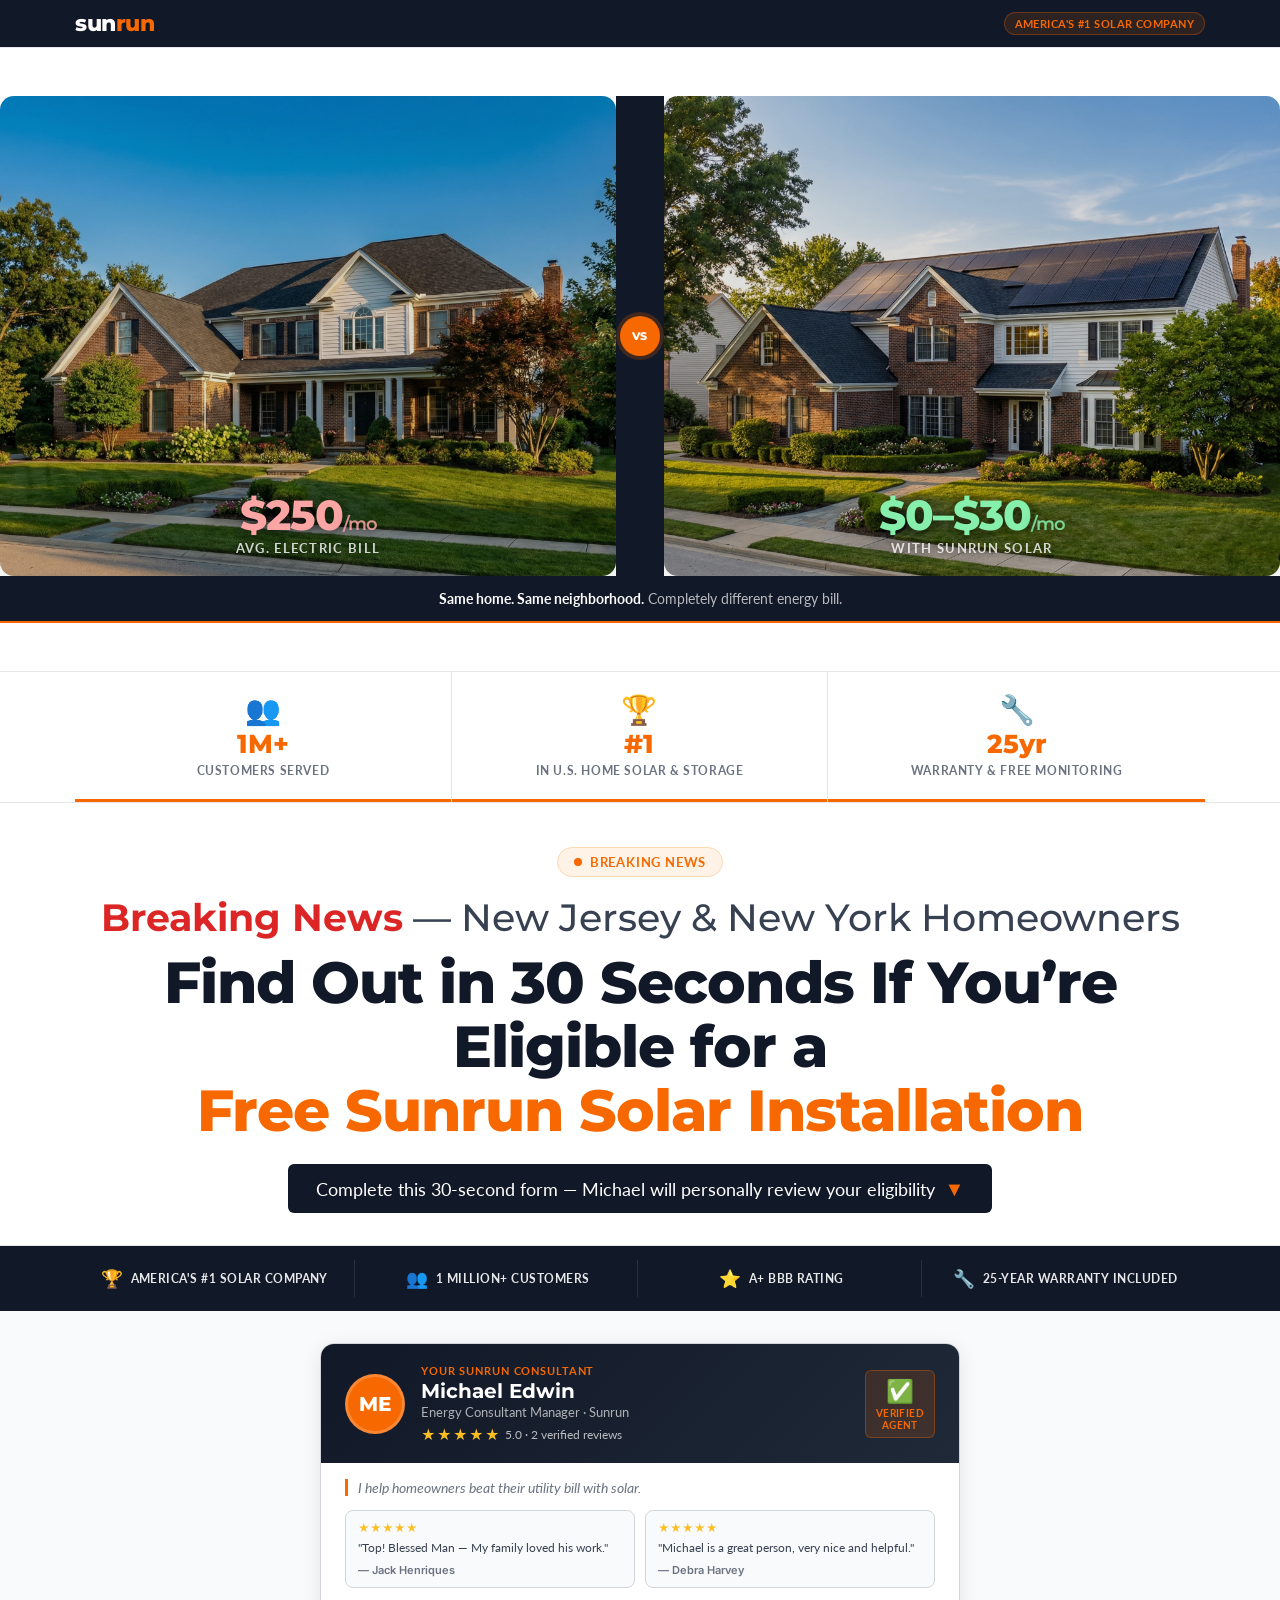
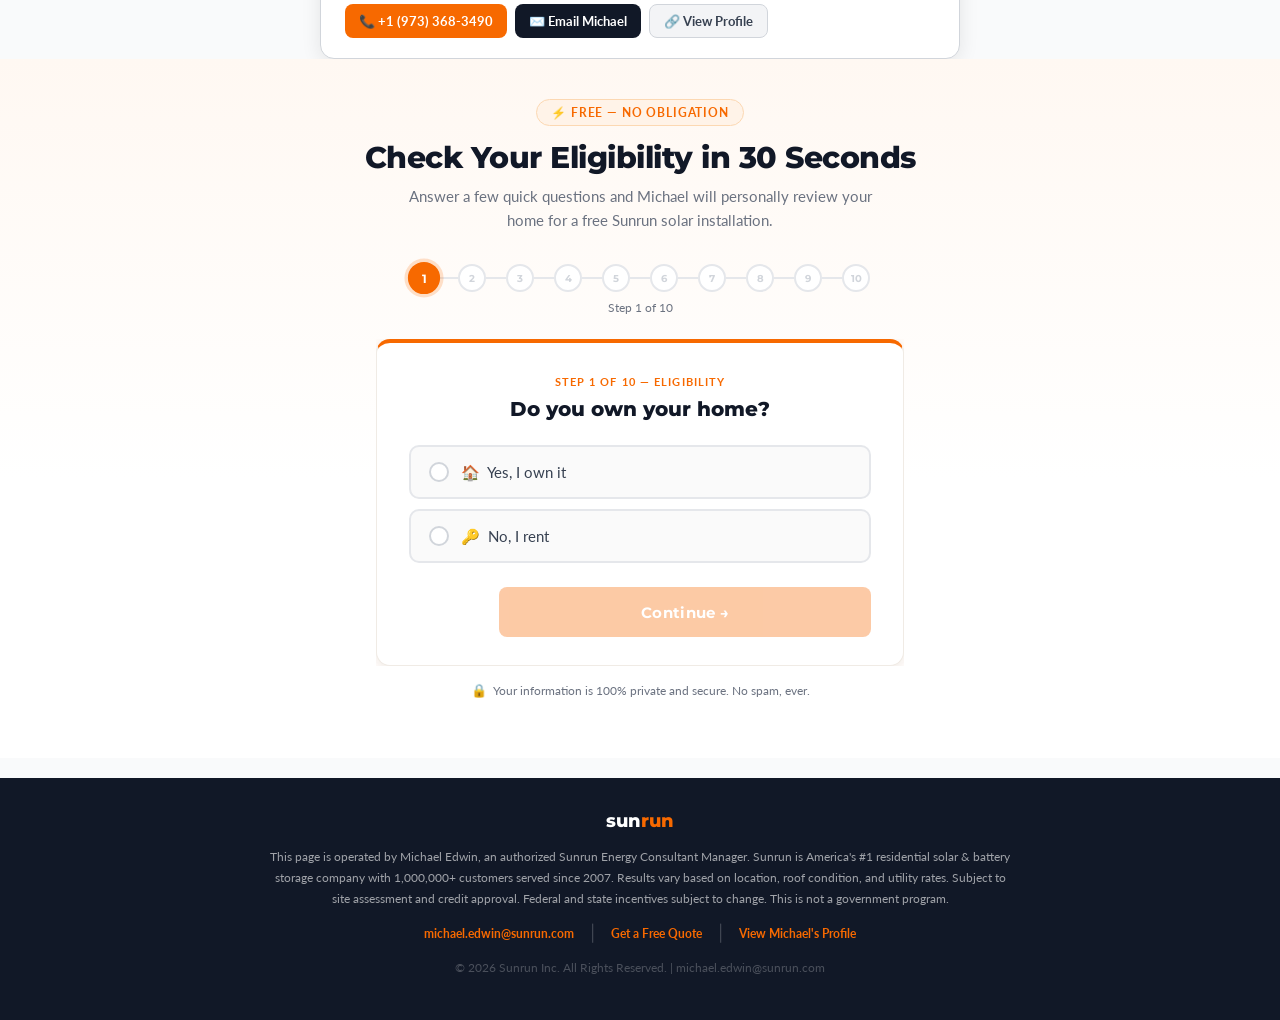
==== index.html @ 00a005ff "Replace newsletter template with Michael Edwin Sunrun qualification funnel - Add index.html: 10-step" ====
<!DOCTYPE html>
<html lang="en">
<head>
  <meta charset="UTF-8">
  <meta name="viewport" content="minimum-scale=1.0, width=device-width, maximum-scale=1, user-scalable=no">
  <title>Find Out in 30 Secs If You Qualify for Free Sunrun Solar</title>
  <link rel="preconnect" href="https://fonts.googleapis.com">
  <link rel="preconnect" href="https://fonts.gstatic.com" crossorigin>
  <link href="https://fonts.googleapis.com/css2?family=Montserrat:wght@300;400;500;600;700;800&family=Lato:wght@300;400;700&family=Inter:wght@300;400;500;600&display=swap" rel="stylesheet">

  <script>
    /* ============================================================
       CLIENT CONFIGURATION
       ============================================================ */
    const CONFIG = {
      CLIENT_NAME:         "New Jersey & New York",
      CLIENT_OFFER:        "Free Sunrun Solar Installation",
      BRAND_COLOR_PRIMARY: "#F76900",
      BRAND_COLOR_BUTTON:  "#F76900",
      BRAND_COLOR_LINK:    "#E55F00",
      BRAND_COLOR_FOOTER:  "#111827",

      BREAKING_NEWS_LABEL: "Breaking News",
      FORM_SUBHEADING:     "Complete this 30-second form — Michael will personally review your eligibility",

      DISQUALIFY_MESSAGE:  "Unfortunately, you need to be a homeowner to qualify for Sunrun's free solar program. If your situation changes, reach out to Michael directly.",
      THANKYOU_HEADING:    "You're Pre-Qualified!",
      THANKYOU_MESSAGE:    "Michael Edwin will personally reach out within 24 hours to walk you through your custom Sunrun proposal — at no cost or obligation.",

      FOOTER_DISCLAIMER:   "This page is operated by Michael Edwin, an authorized Sunrun Energy Consultant Manager. Sunrun is America's #1 residential solar & battery storage company with 1,000,000+ customers served since 2007. Results vary based on location, roof condition, and utility rates. Subject to site assessment and credit approval. Federal and state incentives subject to change. This is not a government program.",
      FOOTER_COPYRIGHT:    `© ${new Date().getFullYear()} Sunrun Inc. All Rights Reserved. | michael.edwin@sunrun.com`,

      AGENT_NAME:     "Michael Edwin",
      AGENT_TITLE:    "Energy Consultant Manager",
      AGENT_EMAIL:    "michael.edwin@sunrun.com",
      AGENT_PHONE:    "+1 (973) 368-3490",
      AGENT_PROFILE:  "https://viewmycard.io/Michaeledwin",
      AGENT_REFERRAL: "https://sunrun.secure.force.com/purl/?srep=/michaeledwin",
      AGENT_TAGLINE:  "I help homeowners beat their utility bill with solar.",

      BILL_OPTIONS: ["Under $100/mo", "$100\u2013$200/mo", "$200\u2013$300/mo", "$300+/mo"],
    };
  </script>

  <style>
    :root {
      --orange:      #F76900;
      --orange-dark: #C95500;
      --orange-glow: rgba(247, 105, 0, 0.15);
      --navy:        #111827;
      --navy-mid:    #1f2937;
      --text:        #374151;
      --text-dark:   #111827;
      --text-light:  #6b7280;
      --placeholder: #9ca3af;
      --border:      #d1d5db;
      --bg-light:    #fafafa;
      --white:       #ffffff;
      --red:         #dc2626;
      --green:       #16a34a;
      --green-light: #dcfce7;
      --radius:      8px;
      --radius-lg:   14px;
      --shadow-sm:   0 1px 3px rgba(0,0,0,0.08), 0 1px 2px rgba(0,0,0,0.05);
      --shadow-md:   0 4px 20px rgba(0,0,0,0.09);
      --shadow-lg:   0 10px 40px rgba(0,0,0,0.12);
    }

    *, *::before, *::after { box-sizing: border-box; margin: 0; padding: 0; }
    html { font-size: 16px; scroll-behavior: smooth; }
    body {
      font-family: 'Inter', 'Lato', sans-serif;
      color: var(--text);
      background: #f9fafb;
      overflow-x: hidden;
    }

    /* ---- Layout ---- */
    .container {
      width: 100%;
      max-width: 1170px;
      margin: 0 auto;
      padding: 0 20px;
    }

    /* ============================================================
       TOP HEADER BAR
       ============================================================ */
    .top-bar {
      background: var(--navy);
      padding: 10px 0;
    }
    .top-bar .container {
      display: flex;
      align-items: center;
      justify-content: space-between;
      gap: 12px;
    }
    .top-bar__logo {
      font-family: 'Montserrat', sans-serif;
      font-size: 22px;
      font-weight: 800;
      color: var(--white);
      letter-spacing: -0.5px;
    }
    .top-bar__logo span { color: var(--orange); }
    .top-bar__badge {
      font-family: 'Lato', sans-serif;
      font-size: 11px;
      font-weight: 700;
      color: var(--orange);
      background: rgba(247, 105, 0, 0.12);
      border: 1px solid rgba(247, 105, 0, 0.3);
      padding: 4px 10px;
      border-radius: 99px;
      text-transform: uppercase;
      letter-spacing: 0.04em;
    }

    /* ============================================================
       STAT IMAGE BAR (replaces placeholder images)
       ============================================================ */
    .stat-bar {
      background: var(--white);
      border-bottom: 1px solid #e5e7eb;
      padding: 0;
    }
    .stat-bar .container {
      display: grid;
      grid-template-columns: repeat(3, 1fr);
    }
    .stat-card {
      display: flex;
      flex-direction: column;
      align-items: center;
      justify-content: center;
      padding: 24px 16px;
      gap: 6px;
      border-right: 1px solid #e5e7eb;
      text-align: center;
      position: relative;
      overflow: hidden;
    }
    .stat-card:last-child { border-right: none; }
    .stat-card::before {
      content: '';
      position: absolute;
      bottom: 0; left: 0; right: 0;
      height: 3px;
      background: var(--orange);
    }
    .stat-card__icon {
      font-size: 1.8rem;
      line-height: 1;
    }
    .stat-card__number {
      font-family: 'Montserrat', sans-serif;
      font-size: 26px;
      font-weight: 800;
      color: var(--orange);
      line-height: 1;
    }
    .stat-card__label {
      font-family: 'Lato', sans-serif;
      font-size: 12px;
      font-weight: 700;
      color: var(--text-light);
      text-transform: uppercase;
      letter-spacing: 0.05em;
      line-height: 1.3;
    }

    /* ============================================================
       HERO
       ============================================================ */
    .hero {
      background: var(--white);
      padding: 44px 0 32px;
      text-align: center;
      border-bottom: 1px solid #e5e7eb;
    }
    .hero__eyebrow {
      display: inline-flex;
      align-items: center;
      gap: 8px;
      background: #fff3e8;
      border: 1px solid #fcd8b2;
      border-radius: 99px;
      padding: 6px 16px;
      margin-bottom: 18px;
    }
    .hero__eyebrow-dot {
      width: 8px; height: 8px;
      background: var(--orange);
      border-radius: 50%;
      animation: pulse 1.8s ease-in-out infinite;
    }
    @keyframes pulse {
      0%, 100% { opacity: 1; transform: scale(1); }
      50%       { opacity: 0.5; transform: scale(0.7); }
    }
    .hero__eyebrow-text {
      font-family: 'Lato', sans-serif;
      font-size: 13px;
      font-weight: 700;
      color: var(--orange);
      text-transform: uppercase;
      letter-spacing: 0.06em;
    }

    .hero__breaking {
      font-family: 'Montserrat', sans-serif;
      font-size: 38px;
      font-weight: 500;
      color: var(--text);
      line-height: 1.2;
      margin-bottom: 10px;
    }
    .hero__breaking strong {
      color: var(--red);
      font-weight: 700;
    }

    .hero__headline {
      font-family: 'Montserrat', sans-serif;
      font-size: 58px;
      font-weight: 800;
      color: var(--text-dark);
      line-height: 1.1;
      margin-bottom: 22px;
      padding: 0 20px;
      letter-spacing: -1px;
    }
    .hero__headline .highlight {
      color: var(--orange);
      position: relative;
      display: inline-block;
    }

    .hero__cta-strip {
      display: inline-flex;
      align-items: center;
      gap: 10px;
      background: var(--navy);
      color: var(--white);
      font-family: 'Lato', sans-serif;
      font-size: 18px;
      font-weight: 400;
      padding: 12px 28px;
      border-radius: 6px;
    }
    .hero__cta-strip .arrow {
      color: var(--orange);
      font-size: 20px;
    }

    /* ============================================================
       TRUST BAR
       ============================================================ */
    .trust-bar {
      background: var(--navy);
      padding: 14px 0;
    }
    .trust-bar .container {
      display: grid;
      grid-template-columns: repeat(4, 1fr);
      gap: 4px;
    }
    .trust-pill {
      display: flex;
      align-items: center;
      justify-content: center;
      gap: 8px;
      padding: 8px 12px;
      border-right: 1px solid rgba(255,255,255,0.1);
      text-align: center;
    }
    .trust-pill:last-child { border-right: none; }
    .trust-pill__icon { font-size: 1.1rem; flex-shrink: 0; }
    .trust-pill__text {
      font-family: 'Lato', sans-serif;
      font-size: 12px;
      font-weight: 700;
      color: rgba(255,255,255,0.9);
      text-transform: uppercase;
      letter-spacing: 0.04em;
      line-height: 1.3;
    }

    /* ============================================================
       AGENT PROFILE CARD
       ============================================================ */
    .agent-section {
      padding: 32px 0 0;
    }
    .agent-card {
      max-width: 640px;
      margin: 0 auto;
      background: var(--white);
      border: 1px solid var(--border);
      border-radius: var(--radius-lg);
      box-shadow: var(--shadow-md);
      overflow: hidden;
    }
    .agent-card__header {
      background: linear-gradient(135deg, var(--navy) 0%, var(--navy-mid) 100%);
      padding: 20px 24px;
      display: flex;
      align-items: center;
      gap: 16px;
    }
    .agent-avatar {
      width: 60px; height: 60px;
      border-radius: 50%;
      background: var(--orange);
      display: flex; align-items: center; justify-content: center;
      font-family: 'Montserrat', sans-serif;
      font-size: 20px;
      font-weight: 800;
      color: white;
      flex-shrink: 0;
      border: 3px solid rgba(255,255,255,0.2);
    }
    .agent-info { flex: 1; }
    .agent-consultant-label {
      font-family: 'Lato', sans-serif;
      font-size: 11px;
      font-weight: 700;
      color: var(--orange);
      text-transform: uppercase;
      letter-spacing: 0.08em;
      margin-bottom: 3px;
    }
    .agent-name {
      font-family: 'Montserrat', sans-serif;
      font-size: 20px;
      font-weight: 700;
      color: white;
      line-height: 1.1;
    }
    .agent-title-text {
      font-family: 'Lato', sans-serif;
      font-size: 13px;
      color: rgba(255,255,255,0.65);
      margin-top: 2px;
    }
    .agent-stars {
      display: flex;
      align-items: center;
      gap: 4px;
      margin-top: 6px;
    }
    .star-icons { color: #fbbf24; font-size: 14px; letter-spacing: 1px; }
    .star-label {
      font-family: 'Lato', sans-serif;
      font-size: 12px;
      color: rgba(255,255,255,0.7);
    }
    .agent-verified-badge {
      background: rgba(247,105,0,0.15);
      border: 1px solid rgba(247,105,0,0.35);
      border-radius: 6px;
      padding: 6px 10px;
      text-align: center;
      flex-shrink: 0;
    }
    .agent-verified-badge__icon { font-size: 1.4rem; display: block; }
    .agent-verified-badge__text {
      font-family: 'Lato', sans-serif;
      font-size: 10px;
      font-weight: 700;
      color: var(--orange);
      text-transform: uppercase;
      letter-spacing: 0.04em;
      margin-top: 2px;
    }

    .agent-card__body {
      padding: 16px 24px 20px;
    }
    .agent-tagline {
      font-family: 'Lato', sans-serif;
      font-size: 14px;
      color: var(--text-light);
      font-style: italic;
      margin-bottom: 14px;
      border-left: 3px solid var(--orange);
      padding-left: 10px;
    }
    .agent-reviews {
      display: grid;
      grid-template-columns: 1fr 1fr;
      gap: 10px;
      margin-bottom: 16px;
    }
    .review-chip {
      background: #f9fafb;
      border: 1px solid var(--border);
      border-radius: var(--radius);
      padding: 10px 12px;
    }
    .review-chip__stars { color: #fbbf24; font-size: 11px; margin-bottom: 4px; }
    .review-chip__text {
      font-family: 'Lato', sans-serif;
      font-size: 12px;
      color: var(--text);
      line-height: 1.5;
      margin-bottom: 6px;
    }
    .review-chip__name {
      font-family: 'Inter', sans-serif;
      font-size: 11px;
      font-weight: 600;
      color: var(--text-light);
    }

    .agent-contact {
      display: flex;
      gap: 8px;
      flex-wrap: wrap;
    }
    .agent-contact-btn {
      display: inline-flex;
      align-items: center;
      gap: 6px;
      padding: 8px 14px;
      border-radius: var(--radius);
      font-family: 'Lato', sans-serif;
      font-size: 13px;
      font-weight: 700;
      text-decoration: none;
      transition: opacity 0.2s, transform 0.15s;
      cursor: pointer;
    }
    .agent-contact-btn:hover { opacity: 0.85; transform: translateY(-1px); }
    .agent-contact-btn.phone {
      background: var(--orange);
      color: white;
    }
    .agent-contact-btn.email {
      background: var(--navy);
      color: white;
    }
    .agent-contact-btn.profile {
      background: #f3f4f6;
      color: var(--text);
      border: 1px solid var(--border);
    }

    /* ============================================================
       BEFORE / AFTER — HERO VERSION (top of page)
       ============================================================ */
    .before-after--hero {
      padding: 0;
      border: none;
      background: var(--navy);
    }
    .ba-hero-grid {
      display: grid;
      grid-template-columns: 1fr 48px 1fr;
      align-items: stretch;
      max-height: 480px;
      overflow: hidden;
    }
    .ba-card--hero {
      position: relative;
      border-radius: 0;
      box-shadow: none;
      overflow: hidden;
    }
    .ba-card--hero img {
      width: 100%;
      height: 480px;
      object-fit: cover;
      display: block;
      filter: brightness(0.88);
      transition: filter 0.3s;
    }
    .ba-card--hero:hover img { filter: brightness(0.96); }

    .ba-overlay {
      position: absolute;
      bottom: 20px;
      left: 0; right: 0;
      text-align: center;
      pointer-events: none;
    }
    .ba-overlay__stat {
      font-family: 'Montserrat', sans-serif;
      font-size: 42px;
      font-weight: 800;
      color: white;
      line-height: 1;
      text-shadow: 0 2px 12px rgba(0,0,0,0.6);
      letter-spacing: -1px;
    }
    .ba-overlay__stat span {
      font-size: 18px;
      font-weight: 600;
      opacity: 0.85;
    }
    .ba-overlay__label {
      font-family: 'Lato', sans-serif;
      font-size: 13px;
      font-weight: 700;
      text-transform: uppercase;
      letter-spacing: 0.1em;
      color: rgba(255,255,255,0.8);
      margin-top: 4px;
      text-shadow: 0 1px 6px rgba(0,0,0,0.5);
    }
    .ba-overlay--before .ba-overlay__stat { color: #fca5a5; }
    .ba-overlay--after  .ba-overlay__stat { color: #86efac; }

    .ba-divider {
      background: var(--navy);
      display: flex;
      align-items: center;
      justify-content: center;
      z-index: 10;
      position: relative;
    }
    .ba-divider__circle {
      width: 40px; height: 40px;
      border-radius: 50%;
      background: var(--orange);
      color: white;
      font-family: 'Montserrat', sans-serif;
      font-size: 11px;
      font-weight: 800;
      display: flex; align-items: center; justify-content: center;
      box-shadow: 0 0 0 4px rgba(247,105,0,0.2);
      letter-spacing: 0.03em;
    }

    .ba-hero-caption {
      background: var(--navy);
      color: rgba(255,255,255,0.7);
      text-align: center;
      padding: 12px 20px;
      font-family: 'Lato', sans-serif;
      font-size: 14px;
      line-height: 1.5;
      border-bottom: 2px solid var(--orange);
    }
    .ba-hero-caption strong {
      color: white;
      font-weight: 700;
    }

    @media (max-width: 480px) {
      .ba-hero-grid {
        grid-template-columns: 1fr;
        grid-template-rows: 1fr 32px 1fr;
        max-height: none;
      }
      .ba-card--hero img { height: 220px; }
      .ba-divider {
        height: 32px;
        flex-direction: row;
      }
      .ba-overlay__stat { font-size: 30px; }
    }

    /* ============================================================
       BEFORE / AFTER SECTION
       ============================================================ */
    .before-after {
      padding: 48px 0;
      background: var(--white);
      border-top: 1px solid #e5e7eb;
      border-bottom: 1px solid #e5e7eb;
    }
    .before-after__heading {
      font-family: 'Montserrat', sans-serif;
      font-size: 32px;
      font-weight: 800;
      color: var(--text-dark);
      text-align: center;
      margin-bottom: 6px;
      letter-spacing: -0.5px;
    }
    .before-after__sub {
      font-family: 'Lato', sans-serif;
      font-size: 16px;
      color: var(--text-light);
      text-align: center;
      margin-bottom: 36px;
    }
    .before-after__grid {
      display: grid;
      grid-template-columns: 1fr 1fr;
      gap: 24px;
      align-items: start;
    }
    .ba-card {
      border-radius: var(--radius-lg);
      overflow: hidden;
      box-shadow: var(--shadow-lg);
      position: relative;
    }
    .ba-card img {
      width: 100%;
      display: block;
      aspect-ratio: 16/10;
      object-fit: cover;
    }
    .ba-label {
      position: absolute;
      top: 14px;
      left: 14px;
      padding: 6px 16px;
      border-radius: 99px;
      font-family: 'Montserrat', sans-serif;
      font-size: 13px;
      font-weight: 800;
      text-transform: uppercase;
      letter-spacing: 0.06em;
      box-shadow: 0 2px 8px rgba(0,0,0,0.25);
    }
    .ba-label.before {
      background: #dc2626;
      color: white;
    }
    .ba-label.after {
      background: var(--orange);
      color: white;
    }
    .ba-caption {
      padding: 16px 18px;
      background: var(--white);
      border-top: 1px solid #f3f4f6;
    }
    .ba-caption__title {
      font-family: 'Montserrat', sans-serif;
      font-size: 15px;
      font-weight: 700;
      color: var(--text-dark);
      margin-bottom: 4px;
    }
    .ba-caption__detail {
      font-family: 'Lato', sans-serif;
      font-size: 13px;
      color: var(--text-light);
      line-height: 1.5;
    }
    .ba-caption__stat {
      display: inline-flex;
      align-items: center;
      gap: 5px;
      margin-top: 8px;
      font-family: 'Montserrat', sans-serif;
      font-size: 20px;
      font-weight: 800;
    }
    .ba-caption__stat.red  { color: #dc2626; }
    .ba-caption__stat.green { color: #16a34a; }
    .ba-caption__stat span {
      font-size: 11px;
      font-weight: 600;
      text-transform: uppercase;
      letter-spacing: 0.05em;
      opacity: 0.7;
      margin-top: 4px;
    }
    .ba-arrow {
      display: none;
    }

    @media (max-width: 480px) {
      .before-after__grid {
        grid-template-columns: 1fr;
        gap: 16px;
      }
      .before-after__heading { font-size: 22px; }
      .before-after { padding: 32px 0; }
    }

    /* ============================================================
       FORM SECTION
       ============================================================ */
    .form-section {
      padding: 0 0 60px;
      background: linear-gradient(180deg, #fff8f2 0%, #ffffff 60%);
    }

    /* Section intro header */
    .form-intro {
      text-align: center;
      padding: 40px 20px 32px;
    }
    .form-intro__eyebrow {
      display: inline-flex;
      align-items: center;
      gap: 7px;
      background: #fff3e8;
      border: 1px solid #fcd8b2;
      border-radius: 99px;
      padding: 5px 14px;
      font-family: 'Lato', sans-serif;
      font-size: 12px;
      font-weight: 700;
      color: var(--orange);
      text-transform: uppercase;
      letter-spacing: 0.07em;
      margin-bottom: 14px;
    }
    .form-intro__heading {
      font-family: 'Montserrat', sans-serif;
      font-size: 30px;
      font-weight: 800;
      color: var(--text-dark);
      letter-spacing: -0.5px;
      margin-bottom: 8px;
      line-height: 1.2;
    }
    .form-intro__sub {
      font-family: 'Lato', sans-serif;
      font-size: 15px;
      color: var(--text-light);
      max-width: 480px;
      margin: 0 auto;
      line-height: 1.6;
    }

    .form-wrapper {
      max-width: 560px;
      margin: 0 auto;
      padding: 0 16px;
    }

    /* ---- Step dots progress ---- */
    .progress-bar-wrap {
      margin-bottom: 24px;
    }
    .step-dots {
      display: flex;
      align-items: center;
      justify-content: center;
      gap: 0;
      margin-bottom: 8px;
    }
    .step-dot {
      width: 28px; height: 28px;
      border-radius: 50%;
      border: 2px solid #e5e7eb;
      background: white;
      display: flex; align-items: center; justify-content: center;
      font-family: 'Montserrat', sans-serif;
      font-size: 10px;
      font-weight: 700;
      color: #d1d5db;
      flex-shrink: 0;
      transition: all 0.3s ease;
      position: relative;
      z-index: 1;
    }
    .step-dot.active {
      border-color: var(--orange);
      background: var(--orange);
      color: white;
      box-shadow: 0 0 0 3px rgba(247,105,0,0.2);
      transform: scale(1.15);
    }
    .step-dot.done {
      border-color: var(--orange);
      background: var(--orange);
      color: white;
      transform: scale(1);
    }
    .step-dot.done::after {
      content: '✓';
      font-size: 12px;
      font-weight: 800;
    }
    .step-dot.done span { display: none; }
    .step-connector {
      height: 2px;
      flex: 1;
      background: #e5e7eb;
      transition: background 0.3s;
      max-width: 20px;
    }
    .step-connector.done { background: var(--orange); }
    .progress-label {
      font-family: 'Lato', sans-serif;
      font-size: 12px;
      color: var(--text-light);
      text-align: center;
      margin-top: 8px;
    }

    /* ---- Slide viewport ---- */
    .slide-viewport {
      overflow: hidden;
      position: relative;
    }

    .slide {
      width: 100%;
      display: none;
    }
    .slide.is-active {
      display: block;
    }

    /* ---- Slide card ---- */
    .slide__card {
      background: var(--white);
      border: 1px solid #f0ebe5;
      border-top: 4px solid var(--orange);
      border-radius: var(--radius-lg);
      padding: 32px 32px 28px;
      box-shadow: 0 8px 40px rgba(247,105,0,0.08), 0 2px 8px rgba(0,0,0,0.06);
    }

    .slide__step-label {
      font-family: 'Lato', sans-serif;
      font-size: 11px;
      font-weight: 700;
      text-transform: uppercase;
      letter-spacing: 0.1em;
      color: var(--orange);
      text-align: center;
      margin-bottom: 8px;
    }

    .slide__question {
      font-family: 'Montserrat', sans-serif;
      font-size: 20px;
      font-weight: 800;
      color: var(--text-dark);
      margin-bottom: 22px;
      line-height: 1.35;
      text-align: center;
    }

    /* ---- Radio option tiles ---- */
    .options-grid {
      display: grid;
      grid-template-columns: 1fr 1fr;
      gap: 10px;
    }
    .options-grid.single-col { grid-template-columns: 1fr; }

    .option-btn {
      display: flex;
      align-items: center;
      gap: 12px;
      padding: 15px 18px;
      border: 2px solid #e5e7eb;
      border-radius: 10px;
      background: #fafafa;
      cursor: pointer;
      font-family: 'Lato', sans-serif;
      font-size: 15px;
      font-weight: 400;
      color: var(--text);
      transition: all 0.18s ease;
      text-align: left;
      user-select: none;
      width: 100%;
    }
    .option-btn:hover {
      border-color: var(--orange);
      background: #fff8f3;
      color: var(--text-dark);
      transform: translateY(-2px);
      box-shadow: 0 4px 12px rgba(247,105,0,0.1);
    }
    .option-btn.selected {
      border-color: var(--orange);
      background: linear-gradient(135deg, #fff8f3 0%, #fff3e8 100%);
      color: var(--text-dark);
      font-weight: 700;
      transform: translateY(-2px);
      box-shadow: 0 4px 16px rgba(247,105,0,0.18);
    }

    .radio-dot {
      width: 20px; height: 20px;
      border-radius: 50%;
      border: 2px solid #d1d5db;
      flex-shrink: 0;
      display: flex; align-items: center; justify-content: center;
      transition: all 0.18s ease;
      background: white;
    }
    .option-btn:hover .radio-dot { border-color: var(--orange); }
    .option-btn.selected .radio-dot {
      border-color: var(--orange);
      background: var(--orange);
    }
    .option-btn.selected .radio-dot::after {
      content: '';
      width: 7px; height: 7px;
      border-radius: 50%;
      background: white;
    }

    /* ---- Text inputs ---- */
    .input-group { display: flex; flex-direction: column; gap: 8px; }
    .input-label {
      font-family: 'Montserrat', sans-serif;
      font-size: 12px;
      color: var(--text-light);
      font-weight: 700;
      text-transform: uppercase;
      letter-spacing: 0.07em;
    }
    .slide-input {
      width: 100%;
      padding: 15px 18px;
      border: 2px solid #e5e7eb;
      border-radius: 10px;
      font-family: 'Inter', sans-serif;
      font-size: 16px;
      font-weight: 400;
      color: var(--text-dark);
      background: #fafafa;
      transition: all 0.2s ease;
      outline: none;
    }
    .slide-input::placeholder { color: var(--placeholder); }
    .slide-input:focus {
      border-color: var(--orange);
      background: white;
      box-shadow: 0 0 0 4px var(--orange-glow);
    }
    .field-error {
      font-size: 12px;
      color: var(--red);
      display: none;
      align-items: center;
      gap: 4px;
    }
    .field-error.visible { display: flex; }

    /* ---- Privacy note ---- */
    .form-privacy {
      display: flex;
      align-items: center;
      justify-content: center;
      gap: 6px;
      margin-top: 16px;
      font-family: 'Lato', sans-serif;
      font-size: 12px;
      color: var(--text-light);
    }
    .form-privacy__icon { font-size: 13px; }

    /* ---- Nav buttons ---- */
    .slide-nav {
      display: flex;
      justify-content: space-between;
      align-items: center;
      margin-top: 24px;
      gap: 10px;
    }
    .nav-btn {
      background: var(--orange);
      color: white;
      border: none;
      border-radius: 8px;
      height: 46px;
      min-width: 100px;
      padding: 0 22px;
      font-family: 'Montserrat', sans-serif;
      font-size: 14px;
      font-weight: 700;
      cursor: pointer;
      transition: all 0.18s ease;
      letter-spacing: 0.02em;
    }
    .nav-btn:hover:not(:disabled) {
      background: var(--orange-dark);
      transform: translateY(-2px);
      box-shadow: 0 6px 20px rgba(247,105,0,0.3);
    }
    .nav-btn:disabled {
      opacity: 0.35;
      cursor: not-allowed;
      transform: none;
      box-shadow: none;
    }
    .nav-btn.btn-back {
      background: transparent;
      color: var(--text-light);
      border: 2px solid #e5e7eb;
      min-width: 80px;
    }
    .nav-btn.btn-back:hover { background: #f9fafb; color: var(--text); transform: none; box-shadow: none; border-color: #d1d5db; }
    .nav-btn.btn-next-full {
      flex: 1;
      height: 50px;
      font-size: 15px;
    }
    .nav-btn.btn-submit {
      background: linear-gradient(135deg, #16a34a 0%, #15803d 100%);
      flex: 1;
      height: 54px;
      font-size: 16px;
      border-radius: 10px;
      box-shadow: 0 4px 16px rgba(22,163,74,0.25);
    }
    .nav-btn.btn-submit:hover:not(:disabled) {
      background: linear-gradient(135deg, #15803d 0%, #166534 100%);
      box-shadow: 0 8px 24px rgba(22,163,74,0.35);
      transform: translateY(-2px);
    }
    .nav-spacer { min-width: 80px; }

    /* ============================================================
       DISQUALIFY
       ============================================================ */
    .disqualify-box {
      display: none;
      max-width: 600px;
      margin: 0 auto;
      padding: 40px 32px;
      background: #fef2f2;
      border: 2px solid #fca5a5;
      border-radius: var(--radius-lg);
      text-align: center;
    }
    .disqualify-box.visible { display: block; }
    .disqualify-box__icon { font-size: 3rem; margin-bottom: 14px; }
    .disqualify-box__heading {
      font-family: 'Montserrat', sans-serif;
      font-size: 22px; font-weight: 700;
      color: var(--red); margin-bottom: 10px;
    }
    .disqualify-box__text {
      font-family: 'Lato', sans-serif;
      font-size: 15px; color: var(--text); line-height: 1.65;
      margin-bottom: 18px;
    }
    .disqualify-box__contact {
      font-family: 'Lato', sans-serif;
      font-size: 13px; color: var(--text-light);
    }
    .disqualify-box__contact a { color: var(--orange); text-decoration: none; font-weight: 700; }

    /* ============================================================
       THANK YOU
       ============================================================ */
    .thankyou-box {
      display: none;
      max-width: 600px;
      margin: 0 auto;
      padding: 44px 32px;
      background: var(--white);
      border: 2px solid #86efac;
      border-radius: var(--radius-lg);
      text-align: center;
      box-shadow: var(--shadow-lg);
    }
    .thankyou-box.visible {
      display: block;
      animation: popIn 0.5s cubic-bezier(0.34, 1.56, 0.64, 1) both;
    }
    @keyframes popIn {
      from { opacity: 0; transform: scale(0.85); }
      to   { opacity: 1; transform: scale(1); }
    }
    .thankyou-box__icon { font-size: 3.5rem; margin-bottom: 16px; }
    .thankyou-box__heading {
      font-family: 'Montserrat', sans-serif;
      font-size: 28px; font-weight: 800;
      color: var(--green); margin-bottom: 12px;
    }
    .thankyou-box__text {
      font-family: 'Lato', sans-serif;
      font-size: 16px; color: var(--text); line-height: 1.65;
      margin-bottom: 24px;
    }
    .thankyou-divider {
      border: none; border-top: 1px solid #e5e7eb;
      margin: 20px 0;
    }
    .thankyou-contact-label {
      font-family: 'Montserrat', sans-serif;
      font-size: 13px; font-weight: 700;
      color: var(--text-light);
      text-transform: uppercase; letter-spacing: 0.06em;
      margin-bottom: 12px;
    }
    .thankyou-contact-grid {
      display: flex; flex-wrap: wrap;
      justify-content: center;
      gap: 10px;
    }
    .thankyou-contact-btn {
      display: inline-flex; align-items: center; gap: 6px;
      padding: 10px 18px;
      border-radius: var(--radius);
      font-family: 'Lato', sans-serif;
      font-size: 14px; font-weight: 700;
      text-decoration: none;
      transition: opacity 0.2s, transform 0.12s;
    }
    .thankyou-contact-btn:hover { opacity: 0.85; transform: translateY(-1px); }
    .thankyou-contact-btn.phone { background: var(--orange); color: white; }
    .thankyou-contact-btn.email { background: var(--navy); color: white; }
    .thankyou-contact-btn.profile { background: #f3f4f6; color: var(--text); border: 1px solid var(--border); }

    /* ============================================================
       FOOTER
       ============================================================ */
    .site-footer {
      background: var(--navy);
      color: rgba(255,255,255,0.6);
      padding: 32px 0;
      text-align: center;
      margin-top: 20px;
    }
    .site-footer__logo {
      font-family: 'Montserrat', sans-serif;
      font-size: 18px; font-weight: 800;
      color: white; margin-bottom: 14px;
    }
    .site-footer__logo span { color: var(--orange); }
    .site-footer p {
      font-family: 'Lato', sans-serif;
      font-size: 12px; line-height: 1.75;
      max-width: 780px;
      margin: 0 auto 10px;
      padding: 0 20px;
    }
    .site-footer__links {
      display: flex; align-items: center; justify-content: center;
      gap: 16px; flex-wrap: wrap;
      margin-top: 14px;
    }
    .site-footer__links a {
      color: var(--orange);
      font-family: 'Lato', sans-serif;
      font-size: 12px; font-weight: 700;
      text-decoration: none;
    }
    .site-footer__links a:hover { text-decoration: underline; }
    .site-footer__sep { color: rgba(255,255,255,0.2); }

    /* ============================================================
       SPINNER
       ============================================================ */
    .spinner {
      display: inline-block;
      width: 16px; height: 16px;
      border: 2px solid rgba(255,255,255,0.35);
      border-top-color: white;
      border-radius: 50%;
      animation: spin 0.7s linear infinite;
      vertical-align: middle;
      margin-right: 6px;
    }
    @keyframes spin { to { transform: rotate(360deg); } }

    /* ============================================================
       RESPONSIVE — MOBILE
       ============================================================ */
    @media (max-width: 480px) {
      .container { max-width: 380px; }

      .top-bar__logo { font-size: 18px; }

      .stat-card__number { font-size: 20px; }
      .stat-card__label { font-size: 10px; }
      .stat-card { padding: 16px 8px; }

      .hero { padding: 28px 0 22px; }
      .hero__breaking { font-size: 20px; }
      .hero__headline { font-size: 26px; padding: 0 8px; letter-spacing: -0.5px; }
      .hero__cta-strip { font-size: 14px; padding: 10px 16px; }

      .trust-bar .container { grid-template-columns: repeat(2, 1fr); }
      .trust-pill { padding: 8px 6px; }
      .trust-pill__text { font-size: 10px; }

      .agent-card__header { flex-wrap: wrap; gap: 12px; }
      .agent-avatar { width: 48px; height: 48px; font-size: 16px; }
      .agent-name { font-size: 17px; }
      .agent-reviews { grid-template-columns: 1fr; }

      .slide__card { padding: 20px 16px 18px; }
      .slide__question { font-size: 16px; }
      .options-grid { grid-template-columns: 1fr; gap: 8px; }
      .option-btn { padding: 12px 12px; font-size: 14px; }

      .nav-btn { min-width: 72px; font-size: 13px; height: 40px; }
      .nav-btn.btn-submit { min-width: 160px; font-size: 13px; }

      .thankyou-contact-grid { flex-direction: column; align-items: center; }
      .thankyou-contact-btn { width: 100%; justify-content: center; }
    }
  </style>
</head>
<body>

  <!-- ============================================================
       TOP HEADER BAR
       ============================================================ -->
  <header class="top-bar">
    <div class="container">
      <div class="top-bar__logo">sun<span>run</span></div>
      <div class="top-bar__badge">America's #1 Solar Company</div>
    </div>
  </header>

  <!-- ============================================================
       BEFORE / AFTER — TOP HERO VISUAL
       ============================================================ -->
  <section class="before-after before-after--hero">
    <div class="ba-hero-grid">

      <div class="ba-card ba-card--hero">
        <div class="ba-label before">Before</div>
        <img src="images/house-before.jpg" alt="Home before solar — high electricity bills">
        <div class="ba-overlay ba-overlay--before">
          <div class="ba-overlay__stat">$250<span>/mo</span></div>
          <div class="ba-overlay__label">Avg. Electric Bill</div>
        </div>
      </div>

      <div class="ba-divider">
        <div class="ba-divider__circle">VS</div>
      </div>

      <div class="ba-card ba-card--hero">
        <div class="ba-label after">After</div>
        <img src="images/house-after.jpg" alt="Home after Sunrun solar — low electricity bills">
        <div class="ba-overlay ba-overlay--after">
          <div class="ba-overlay__stat">$0–$30<span>/mo</span></div>
          <div class="ba-overlay__label">With Sunrun Solar</div>
        </div>
      </div>

    </div>
    <div class="ba-hero-caption">
      <strong>Same home. Same neighborhood.</strong> Completely different energy bill.
    </div>
  </section>

  <!-- ============================================================
       STAT BAR
       ============================================================ -->
  <section class="stat-bar">
    <div class="container">
      <div class="stat-card">
        <div class="stat-card__icon">👥</div>
        <div class="stat-card__number">1M+</div>
        <div class="stat-card__label">Customers Served</div>
      </div>
      <div class="stat-card">
        <div class="stat-card__icon">🏆</div>
        <div class="stat-card__number">#1</div>
        <div class="stat-card__label">In U.S. Home Solar & Storage</div>
      </div>
      <div class="stat-card">
        <div class="stat-card__icon">🔧</div>
        <div class="stat-card__number">25yr</div>
        <div class="stat-card__label">Warranty &amp; Free Monitoring</div>
      </div>
    </div>
  </section>

  <!-- ============================================================
       HERO
       ============================================================ -->
  <section class="hero">
    <div class="container">
      <div class="hero__eyebrow">
        <div class="hero__eyebrow-dot"></div>
        <span class="hero__eyebrow-text" id="hero-eyebrow-text">Breaking News</span>
      </div>
      <p class="hero__breaking" id="hero-breaking">
        <strong>Breaking News</strong> &mdash; <span id="hero-client-name"></span> Homeowners
      </p>
      <h1 class="hero__headline">
        Find Out in 30 Seconds If You&rsquo;re Eligible for a<br>
        <span class="highlight" id="hero-offer"></span>
      </h1>
      <div class="hero__cta-strip">
        <span id="hero-cta-bar"></span>
        <span class="arrow">&#9660;</span>
      </div>
    </div>
  </section>

  <!-- ============================================================
       TRUST BAR
       ============================================================ -->
  <div class="trust-bar">
    <div class="container">
      <div class="trust-pill">
        <span class="trust-pill__icon">🏆</span>
        <span class="trust-pill__text">America's #1 Solar Company</span>
      </div>
      <div class="trust-pill">
        <span class="trust-pill__icon">👥</span>
        <span class="trust-pill__text">1 Million+ Customers</span>
      </div>
      <div class="trust-pill">
        <span class="trust-pill__icon">⭐</span>
        <span class="trust-pill__text">A+ BBB Rating</span>
      </div>
      <div class="trust-pill">
        <span class="trust-pill__icon">🔧</span>
        <span class="trust-pill__text">25-Year Warranty Included</span>
      </div>
    </div>
  </div>

  <!-- ============================================================
       AGENT PROFILE CARD
       ============================================================ -->
  <section class="agent-section">
    <div class="container">
      <div class="agent-card">
        <div class="agent-card__header">
          <div class="agent-avatar" id="agent-avatar">ME</div>
          <div class="agent-info">
            <div class="agent-consultant-label">Your Sunrun Consultant</div>
            <div class="agent-name" id="agent-name-display"></div>
            <div class="agent-title-text" id="agent-title-display"></div>
            <div class="agent-stars">
              <span class="star-icons">&#9733;&#9733;&#9733;&#9733;&#9733;</span>
              <span class="star-label">5.0 &middot; 2 verified reviews</span>
            </div>
          </div>
          <div class="agent-verified-badge">
            <span class="agent-verified-badge__icon">✅</span>
            <div class="agent-verified-badge__text">Verified<br>Agent</div>
          </div>
        </div>
        <div class="agent-card__body">
          <p class="agent-tagline" id="agent-tagline-display"></p>
          <div class="agent-reviews">
            <div class="review-chip">
              <div class="review-chip__stars">&#9733;&#9733;&#9733;&#9733;&#9733;</div>
              <p class="review-chip__text">"Top! Blessed Man &mdash; My family loved his work."</p>
              <div class="review-chip__name">&#8212; Jack Henriques</div>
            </div>
            <div class="review-chip">
              <div class="review-chip__stars">&#9733;&#9733;&#9733;&#9733;&#9733;</div>
              <p class="review-chip__text">"Michael is a great person, very nice and helpful."</p>
              <div class="review-chip__name">&#8212; Debra Harvey</div>
            </div>
          </div>
          <div class="agent-contact" id="agent-contact-links"></div>
        </div>
      </div>
    </div>
  </section>

  <!-- ============================================================
       FORM SECTION
       ============================================================ -->
  <section class="form-section">
    <div class="container">

      <!-- Form intro -->
      <div class="form-intro">
        <div class="form-intro__eyebrow">⚡ Free — No Obligation</div>
        <h2 class="form-intro__heading">Check Your Eligibility in 30 Seconds</h2>
        <p class="form-intro__sub">Answer a few quick questions and Michael will personally review your home for a free Sunrun solar installation.</p>
      </div>

      <div class="form-wrapper">

      <!-- Step dots progress -->
      <div class="progress-bar-wrap" id="progress-wrap">
        <div class="step-dots" id="step-dots">
          <!-- Generated by JS -->
        </div>
        <p class="progress-label" id="progress-label">Step 1 of 10</p>
      </div>

      <div class="slide-viewport" id="slide-viewport">

        <!-- SLIDE 1: Home Ownership -->
        <div class="slide is-active" data-slide="1">
          <div class="slide__card">
            <p class="slide__step-label">Step 1 of 10 &mdash; Eligibility</p>
            <p class="slide__question">Do you own your home?</p>
            <div class="options-grid single-col">
              <button class="option-btn" data-value="own" onclick="selectOption(this,1)">
                <span class="radio-dot"></span> 🏠 &nbsp;Yes, I own it
              </button>
              <button class="option-btn" data-value="rent" onclick="selectOption(this,1)">
                <span class="radio-dot"></span> 🔑 &nbsp;No, I rent
              </button>
            </div>
            <div class="slide-nav">
              <span class="nav-spacer"></span>
              <button class="nav-btn btn-next-full" id="next-1" onclick="nextSlide(1)" disabled>Continue &rarr;</button>
            </div>
          </div>
        </div>

        <!-- SLIDE 2: Home Age -->
        <div class="slide" data-slide="2">
          <div class="slide__card">
            <p class="slide__step-label">Step 2 of 10 &mdash; Your Home</p>
            <p class="slide__question">How old is your home?</p>
            <div class="options-grid single-col">
              <button class="option-btn" data-value="0-10" onclick="selectOption(this,2)">
                <span class="radio-dot"></span> 🏗️ &nbsp;0&ndash;10 years old
              </button>
              <button class="option-btn" data-value="10-20" onclick="selectOption(this,2)">
                <span class="radio-dot"></span> 🏠 &nbsp;10&ndash;20 years old
              </button>
              <button class="option-btn" data-value="20+" onclick="selectOption(this,2)">
                <span class="radio-dot"></span> 🏡 &nbsp;20+ years old
              </button>
            </div>
            <div class="slide-nav">
              <button class="nav-btn btn-back" onclick="prevSlide(2)">&#9664; Back</button>
              <button class="nav-btn btn-next-full" id="next-2" onclick="nextSlide(2)" disabled>Continue &rarr;</button>
            </div>
          </div>
        </div>

        <!-- SLIDE 3: Power Usage Timing -->
        <div class="slide" data-slide="3">
          <div class="slide__card">
            <p class="slide__step-label">Step 3 of 10 &mdash; Energy Usage</p>
            <p class="slide__question">When do you use most of your power?</p>
            <div class="options-grid single-col">
              <button class="option-btn" data-value="day" onclick="selectOption(this,3)">
                <span class="radio-dot"></span> ☀️ &nbsp;Mostly day time
              </button>
              <button class="option-btn" data-value="night" onclick="selectOption(this,3)">
                <span class="radio-dot"></span> 🌙 &nbsp;Mostly night time
              </button>
              <button class="option-btn" data-value="both" onclick="selectOption(this,3)">
                <span class="radio-dot"></span> 🔄 &nbsp;A mixture of both
              </button>
            </div>
            <div class="slide-nav">
              <button class="nav-btn btn-back" onclick="prevSlide(3)">&#9664; Back</button>
              <button class="nav-btn btn-next-full" id="next-3" onclick="nextSlide(3)" disabled>Continue &rarr;</button>
            </div>
          </div>
        </div>

        <!-- SLIDE 4: Current Solar -->
        <div class="slide" data-slide="4">
          <div class="slide__card">
            <p class="slide__step-label">Step 4 of 10 &mdash; Current Setup</p>
            <p class="slide__question">Do you currently have solar installed?</p>
            <div class="options-grid single-col">
              <button class="option-btn" data-value="no-solar" onclick="selectOption(this,4)">
                <span class="radio-dot"></span> ❌ &nbsp;I don&rsquo;t have solar yet
              </button>
              <button class="option-btn" data-value="has-solar" onclick="selectOption(this,4)">
                <span class="radio-dot"></span> ⚡ &nbsp;Yes, I already have solar
              </button>
            </div>
            <div class="slide-nav">
              <button class="nav-btn btn-back" onclick="prevSlide(4)">&#9664; Back</button>
              <button class="nav-btn btn-next-full" id="next-4" onclick="nextSlide(4)" disabled>Continue &rarr;</button>
            </div>
          </div>
        </div>

        <!-- SLIDE 5: Roof Shading -->
        <div class="slide" data-slide="5">
          <div class="slide__card">
            <p class="slide__step-label">Step 5 of 10 &mdash; Roof Assessment</p>
            <p class="slide__question">Does your roof have any shading issues?</p>
            <div class="options-grid">
              <button class="option-btn" data-value="no-shading" onclick="selectOption(this,5)">
                <span class="radio-dot"></span> ✅ No shading
              </button>
              <button class="option-btn" data-value="minor" onclick="selectOption(this,5)">
                <span class="radio-dot"></span> 🌿 Minor shading
              </button>
              <button class="option-btn" data-value="major" onclick="selectOption(this,5)">
                <span class="radio-dot"></span> 🌳 Major shading
              </button>
              <button class="option-btn" data-value="unsure" onclick="selectOption(this,5)">
                <span class="radio-dot"></span> 🤔 Not sure
              </button>
            </div>
            <div class="slide-nav">
              <button class="nav-btn btn-back" onclick="prevSlide(5)">&#9664; Back</button>
              <button class="nav-btn btn-next-full" id="next-5" onclick="nextSlide(5)" disabled>Continue &rarr;</button>
            </div>
          </div>
        </div>

        <!-- SLIDE 6: Electricity Bill -->
        <div class="slide" data-slide="6">
          <div class="slide__card">
            <p class="slide__step-label">Step 6 of 10 &mdash; Energy Cost</p>
            <p class="slide__question">What is your approximate monthly electricity bill?</p>
            <div class="options-grid single-col" id="bill-options-grid"></div>
            <div class="slide-nav">
              <button class="nav-btn btn-back" onclick="prevSlide(6)">&#9664; Back</button>
              <button class="nav-btn btn-next-full" id="next-6" onclick="nextSlide(6)" disabled>Continue &rarr;</button>
            </div>
          </div>
        </div>

        <!-- SLIDE 7: ZIP Code -->
        <div class="slide" data-slide="7">
          <div class="slide__card">
            <p class="slide__step-label">Step 7 of 10 &mdash; Your Location</p>
            <p class="slide__question">What is your ZIP code?</p>
            <div class="input-group">
              <label class="input-label" for="field-zip">ZIP Code</label>
              <input class="slide-input" type="text" id="field-zip" placeholder="e.g. 07001" maxlength="10" inputmode="numeric">
              <span class="field-error" id="err-zip">⚠️ Please enter your ZIP code.</span>
            </div>
            <div class="slide-nav">
              <button class="nav-btn btn-back" onclick="prevSlide(7)">&#9664; Back</button>
              <button class="nav-btn btn-next-full" onclick="nextSlideInput(7,'field-zip','err-zip')">Continue &rarr;</button>
            </div>
          </div>
        </div>

        <!-- SLIDE 8: Full Name -->
        <div class="slide" data-slide="8">
          <div class="slide__card">
            <p class="slide__step-label">Step 8 of 10 &mdash; Almost Done!</p>
            <p class="slide__question">What is your full name?</p>
            <div class="input-group">
              <label class="input-label" for="field-name">Full Name</label>
              <input class="slide-input" type="text" id="field-name" placeholder="e.g. Jane Smith" autocomplete="name">
              <span class="field-error" id="err-name">⚠️ Please enter your full name.</span>
            </div>
            <div class="slide-nav">
              <button class="nav-btn btn-back" onclick="prevSlide(8)">&#9664; Back</button>
              <button class="nav-btn btn-next-full" onclick="nextSlideInput(8,'field-name','err-name')">Continue &rarr;</button>
            </div>
          </div>
        </div>

        <!-- SLIDE 9: Email -->
        <div class="slide" data-slide="9">
          <div class="slide__card">
            <p class="slide__step-label">Step 9 of 10 &mdash; Almost Done!</p>
            <p class="slide__question">What is your email address?</p>
            <div class="input-group">
              <label class="input-label" for="field-email">Email Address</label>
              <input class="slide-input" type="email" id="field-email" placeholder="e.g. jane@email.com" autocomplete="email">
              <span class="field-error" id="err-email">⚠️ Please enter a valid email address.</span>
            </div>
            <div class="slide-nav">
              <button class="nav-btn btn-back" onclick="prevSlide(9)">&#9664; Back</button>
              <button class="nav-btn btn-next-full" onclick="nextSlideEmail(9)">Continue &rarr;</button>
            </div>
          </div>
        </div>

        <!-- SLIDE 10: Phone -->
        <div class="slide" data-slide="10">
          <div class="slide__card">
            <p class="slide__step-label">Step 10 of 10 &mdash; Last Step!</p>
            <p class="slide__question">What is the best number to reach you?</p>
            <div class="input-group">
              <label class="input-label" for="field-phone">Phone Number</label>
              <input class="slide-input" type="tel" id="field-phone" placeholder="e.g. (973) 555-0100" autocomplete="tel">
              <span class="field-error" id="err-phone">⚠️ Please enter a valid phone number.</span>
            </div>
            <div class="slide-nav">
              <button class="nav-btn btn-back" onclick="prevSlide(10)">&#9664; Back</button>
              <button class="nav-btn btn-submit" id="btn-submit" onclick="submitForm()">
                🎯 Check My Eligibility
              </button>
            </div>
          </div>
        </div>

      </div><!-- /slide-viewport -->

      <!-- Privacy note -->
      <div class="form-privacy" id="form-privacy-note">
        <span class="form-privacy__icon">🔒</span>
        Your information is 100% private and secure. No spam, ever.
      </div>

      <!-- Disqualification -->
      <div class="disqualify-box" id="disqualify-box">
        <div class="disqualify-box__icon">🏠</div>
        <h2 class="disqualify-box__heading">Homeowners Only</h2>
        <p class="disqualify-box__text" id="disqualify-text"></p>
        <p class="disqualify-box__contact">
          Questions? Contact Michael directly:
          <a id="disq-phone-link" href="#">+1 (973) 368-3490</a>
        </p>
      </div>

      <!-- Thank you -->
      <div class="thankyou-box" id="thankyou-box">
        <div class="thankyou-box__icon">🎉</div>
        <h2 class="thankyou-box__heading" id="thankyou-heading"></h2>
        <p class="thankyou-box__text" id="thankyou-text"></p>
        <hr class="thankyou-divider">
        <p class="thankyou-contact-label">Reach Michael Directly</p>
        <div class="thankyou-contact-grid" id="thankyou-contact-links"></div>
      </div>

      </div><!-- /form-wrapper -->
    </div>
  </section>

  <!-- ============================================================
       FOOTER
       ============================================================ -->
  <footer class="site-footer">
    <div class="container">
      <div class="site-footer__logo">sun<span>run</span></div>
      <p id="footer-disclaimer"></p>
      <div class="site-footer__links">
        <a id="footer-email-link" href="#">michael.edwin@sunrun.com</a>
        <span class="site-footer__sep">|</span>
        <a id="footer-referral-link" href="#" target="_blank">Get a Free Quote</a>
        <span class="site-footer__sep">|</span>
        <a id="footer-profile-link" href="#" target="_blank">View Michael's Profile</a>
      </div>
      <p id="footer-copyright" style="margin-top:14px; opacity:0.4;"></p>
    </div>
  </footer>

  <!-- ============================================================
       JAVASCRIPT
       ============================================================ -->
  <script>
    /* ---- Apply CONFIG ---- */
    (function applyConfig() {
      document.getElementById('hero-client-name').textContent  = CONFIG.CLIENT_NAME;
      document.getElementById('hero-offer').textContent        = CONFIG.CLIENT_OFFER;
      document.getElementById('hero-cta-bar').textContent      = CONFIG.FORM_SUBHEADING;
      document.getElementById('disqualify-text').textContent   = CONFIG.DISQUALIFY_MESSAGE;
      document.getElementById('thankyou-heading').textContent  = CONFIG.THANKYOU_HEADING;
      document.getElementById('thankyou-text').textContent     = CONFIG.THANKYOU_MESSAGE;
      document.getElementById('footer-disclaimer').textContent = CONFIG.FOOTER_DISCLAIMER;
      document.getElementById('footer-copyright').textContent  = CONFIG.FOOTER_COPYRIGHT;

      /* Agent card */
      const initials = CONFIG.AGENT_NAME.split(' ').map(n => n[0]).join('');
      document.getElementById('agent-avatar').textContent       = initials;
      document.getElementById('agent-name-display').textContent = CONFIG.AGENT_NAME;
      document.getElementById('agent-title-display').textContent = CONFIG.AGENT_TITLE + ' \u00b7 Sunrun';
      document.getElementById('agent-tagline-display').textContent = CONFIG.AGENT_TAGLINE;

      /* Agent contact buttons (card) */
      const contactWrap = document.getElementById('agent-contact-links');
      contactWrap.innerHTML = `
        <a class="agent-contact-btn phone" href="tel:${CONFIG.AGENT_PHONE}">📞 ${CONFIG.AGENT_PHONE}</a>
        <a class="agent-contact-btn email" href="mailto:${CONFIG.AGENT_EMAIL}">✉️ Email Michael</a>
        <a class="agent-contact-btn profile" href="${CONFIG.AGENT_PROFILE}" target="_blank">🔗 View Profile</a>
      `;

      /* Thank you contact buttons */
      const tyWrap = document.getElementById('thankyou-contact-links');
      tyWrap.innerHTML = `
        <a class="thankyou-contact-btn phone" href="tel:${CONFIG.AGENT_PHONE}">📞 Call Michael</a>
        <a class="thankyou-contact-btn email" href="mailto:${CONFIG.AGENT_EMAIL}">✉️ Email Michael</a>
        <a class="thankyou-contact-btn profile" href="${CONFIG.AGENT_PROFILE}" target="_blank">🔗 Michael's Profile</a>
      `;

      /* Footer links */
      document.getElementById('footer-email-link').href    = `mailto:${CONFIG.AGENT_EMAIL}`;
      document.getElementById('footer-email-link').textContent = CONFIG.AGENT_EMAIL;
      document.getElementById('footer-referral-link').href  = CONFIG.AGENT_REFERRAL;
      document.getElementById('footer-profile-link').href   = CONFIG.AGENT_PROFILE;
      document.getElementById('disq-phone-link').href       = `tel:${CONFIG.AGENT_PHONE}`;

      /* Apply brand colors */
      const root = document.documentElement;
      root.style.setProperty('--orange',      CONFIG.BRAND_COLOR_PRIMARY);
      root.style.setProperty('--orange-dark', CONFIG.BRAND_COLOR_LINK);
      root.style.setProperty('--navy',        CONFIG.BRAND_COLOR_FOOTER);

      /* Build bill options */
      const grid = document.getElementById('bill-options-grid');
      CONFIG.BILL_OPTIONS.forEach(label => {
        const btn = document.createElement('button');
        btn.className = 'option-btn';
        btn.dataset.value = label;
        btn.innerHTML = `<span class="radio-dot"></span> 💡 &nbsp;${label}`;
        btn.setAttribute('onclick', 'selectOption(this,6)');
        grid.appendChild(btn);
      });

      /* Build step dots */
      const dotsWrap = document.getElementById('step-dots');
      for (let i = 1; i <= 10; i++) {
        if (i > 1) {
          const conn = document.createElement('div');
          conn.className = 'step-connector';
          conn.id = `conn-${i}`;
          dotsWrap.appendChild(conn);
        }
        const dot = document.createElement('div');
        dot.className = 'step-dot' + (i === 1 ? ' active' : '');
        dot.id = `dot-${i}`;
        dot.innerHTML = `<span>${i}</span>`;
        dotsWrap.appendChild(dot);
      }
    })();

    /* ---- State ---- */
    const TOTAL = 10;
    let current = 1;
    const answers = {};

    function updateProgress(step) {
      const label = step >= 8 ? '— Almost done!' : step >= 5 ? '— Halfway there!' : '';
      document.getElementById('progress-label').textContent = `Step ${step} of ${TOTAL} ${label}`.trim();
      for (let i = 1; i <= TOTAL; i++) {
        const dot  = document.getElementById(`dot-${i}`);
        const conn = document.getElementById(`conn-${i}`);
        dot.classList.remove('active', 'done');
        if (i < step)       { dot.classList.add('done'); dot.innerHTML = ''; }
        else if (i === step) { dot.classList.add('active'); dot.innerHTML = `<span>${i}</span>`; }
        else                 { dot.innerHTML = `<span>${i}</span>`; }
        if (conn) conn.classList.toggle('done', i <= step);
      }
    }

    function selectOption(el, slideNum) {
      el.closest('.slide__card').querySelectorAll('.option-btn').forEach(b => b.classList.remove('selected'));
      el.classList.add('selected');
      answers[slideNum] = el.dataset.value;
      const nb = document.getElementById(`next-${slideNum}`);
      if (nb) nb.disabled = false;
      setTimeout(() => {
        if (slideNum === 1 && answers[1] === 'rent') { disqualify(); }
        else { goToSlide(slideNum + 1, 'next'); }
      }, 280);
    }

    let transitioning = false;
    function goToSlide(target, dir) {
      if (target < 1 || target > TOTAL || transitioning) return;
      const cur = document.querySelector(`.slide[data-slide="${current}"]`);
      const tgt = document.querySelector(`.slide[data-slide="${target}"]`);
      if (!tgt || !cur) return;

      transitioning = true;
      const outX = dir === 'next' ? '-36px' : '36px';
      const inX  = dir === 'next' ?  '36px' : '-36px';
      const DUR  = 240;

      /* Animate current slide out */
      cur.style.transition = `opacity ${DUR}ms ease, transform ${DUR}ms ease`;
      cur.style.opacity    = '0';
      cur.style.transform  = `translateX(${outX})`;

      setTimeout(() => {
        /* Hide current, reset its inline styles */
        cur.classList.remove('is-active');
        cur.style.transition = '';
        cur.style.opacity    = '';
        cur.style.transform  = '';

        /* Position target off-screen, then show it */
        tgt.style.transition = 'none';
        tgt.style.opacity    = '0';
        tgt.style.transform  = `translateX(${inX})`;
        tgt.classList.add('is-active');

        /* Force reflow so the starting position registers */
        void tgt.offsetWidth;

        /* Animate target in */
        tgt.style.transition = `opacity ${DUR}ms ease, transform ${DUR}ms ease`;
        tgt.style.opacity    = '1';
        tgt.style.transform  = 'translateX(0)';

        setTimeout(() => {
          tgt.style.transition = '';
          tgt.style.opacity    = '';
          tgt.style.transform  = '';
          transitioning = false;
          const inp = tgt.querySelector('.slide-input');
          if (inp) inp.focus();
        }, DUR + 20);

      }, DUR);

      current = target;
      updateProgress(target);
    }

    function nextSlide(n) { if (answers[n]) goToSlide(n + 1, 'next'); }
    function prevSlide(n) { goToSlide(n - 1, 'prev'); }

    function nextSlideInput(n, fieldId, errId) {
      const f = document.getElementById(fieldId);
      const e = document.getElementById(errId);
      if (!f.value.trim()) { e.classList.add('visible'); f.focus(); return; }
      e.classList.remove('visible');
      answers[n] = f.value.trim();
      goToSlide(n + 1, 'next');
    }

    function nextSlideEmail(n) {
      const f = document.getElementById('field-email');
      const e = document.getElementById('err-email');
      if (!/^[^\s@]+@[^\s@]+\.[^\s@]+$/.test(f.value.trim())) {
        e.classList.add('visible'); f.focus(); return;
      }
      e.classList.remove('visible');
      answers[n] = f.value.trim();
      goToSlide(n + 1, 'next');
    }

    function disqualify() {
      document.getElementById('slide-viewport').style.display  = 'none';
      document.getElementById('progress-wrap').style.display   = 'none';
      document.getElementById('form-privacy-note').style.display = 'none';
      document.getElementById('disqualify-box').classList.add('visible');
    }

    function submitForm() {
      const phoneField = document.getElementById('field-phone');
      const phoneErr   = document.getElementById('err-phone');
      if (!phoneField.value.trim() || phoneField.value.trim().replace(/\D/g,'').length < 7) {
        phoneErr.classList.add('visible'); phoneField.focus(); return;
      }
      phoneErr.classList.remove('visible');
      answers[10] = phoneField.value.trim();

      const btn = document.getElementById('btn-submit');
      btn.disabled = true;
      btn.innerHTML = '<span class="spinner"></span> Checking Eligibility...';

      /* ---- Send to CRM / webhook here ---- */
      /* fetch('/api/leads', { method:'POST', headers:{'Content-Type':'application/json'}, body: JSON.stringify(answers) }) */
      console.log('Lead data:', answers);

      setTimeout(() => {
        document.getElementById('slide-viewport').style.display   = 'none';
        document.getElementById('progress-wrap').style.display    = 'none';
        document.getElementById('form-privacy-note').style.display = 'none';
        document.getElementById('thankyou-box').classList.add('visible');
        document.getElementById('thankyou-box').scrollIntoView({ behavior:'smooth', block:'center' });
      }, 1500);
    }

    /* Enter key on inputs */
    document.getElementById('field-zip').addEventListener('keydown',   e => { if (e.key==='Enter') nextSlideInput(7,'field-zip','err-zip'); });
    document.getElementById('field-name').addEventListener('keydown',  e => { if (e.key==='Enter') nextSlideInput(8,'field-name','err-name'); });
    document.getElementById('field-email').addEventListener('keydown', e => { if (e.key==='Enter') nextSlideEmail(9); });
    document.getElementById('field-phone').addEventListener('keydown', e => { if (e.key==='Enter') submitForm(); });
  </script>

</body>
</html>
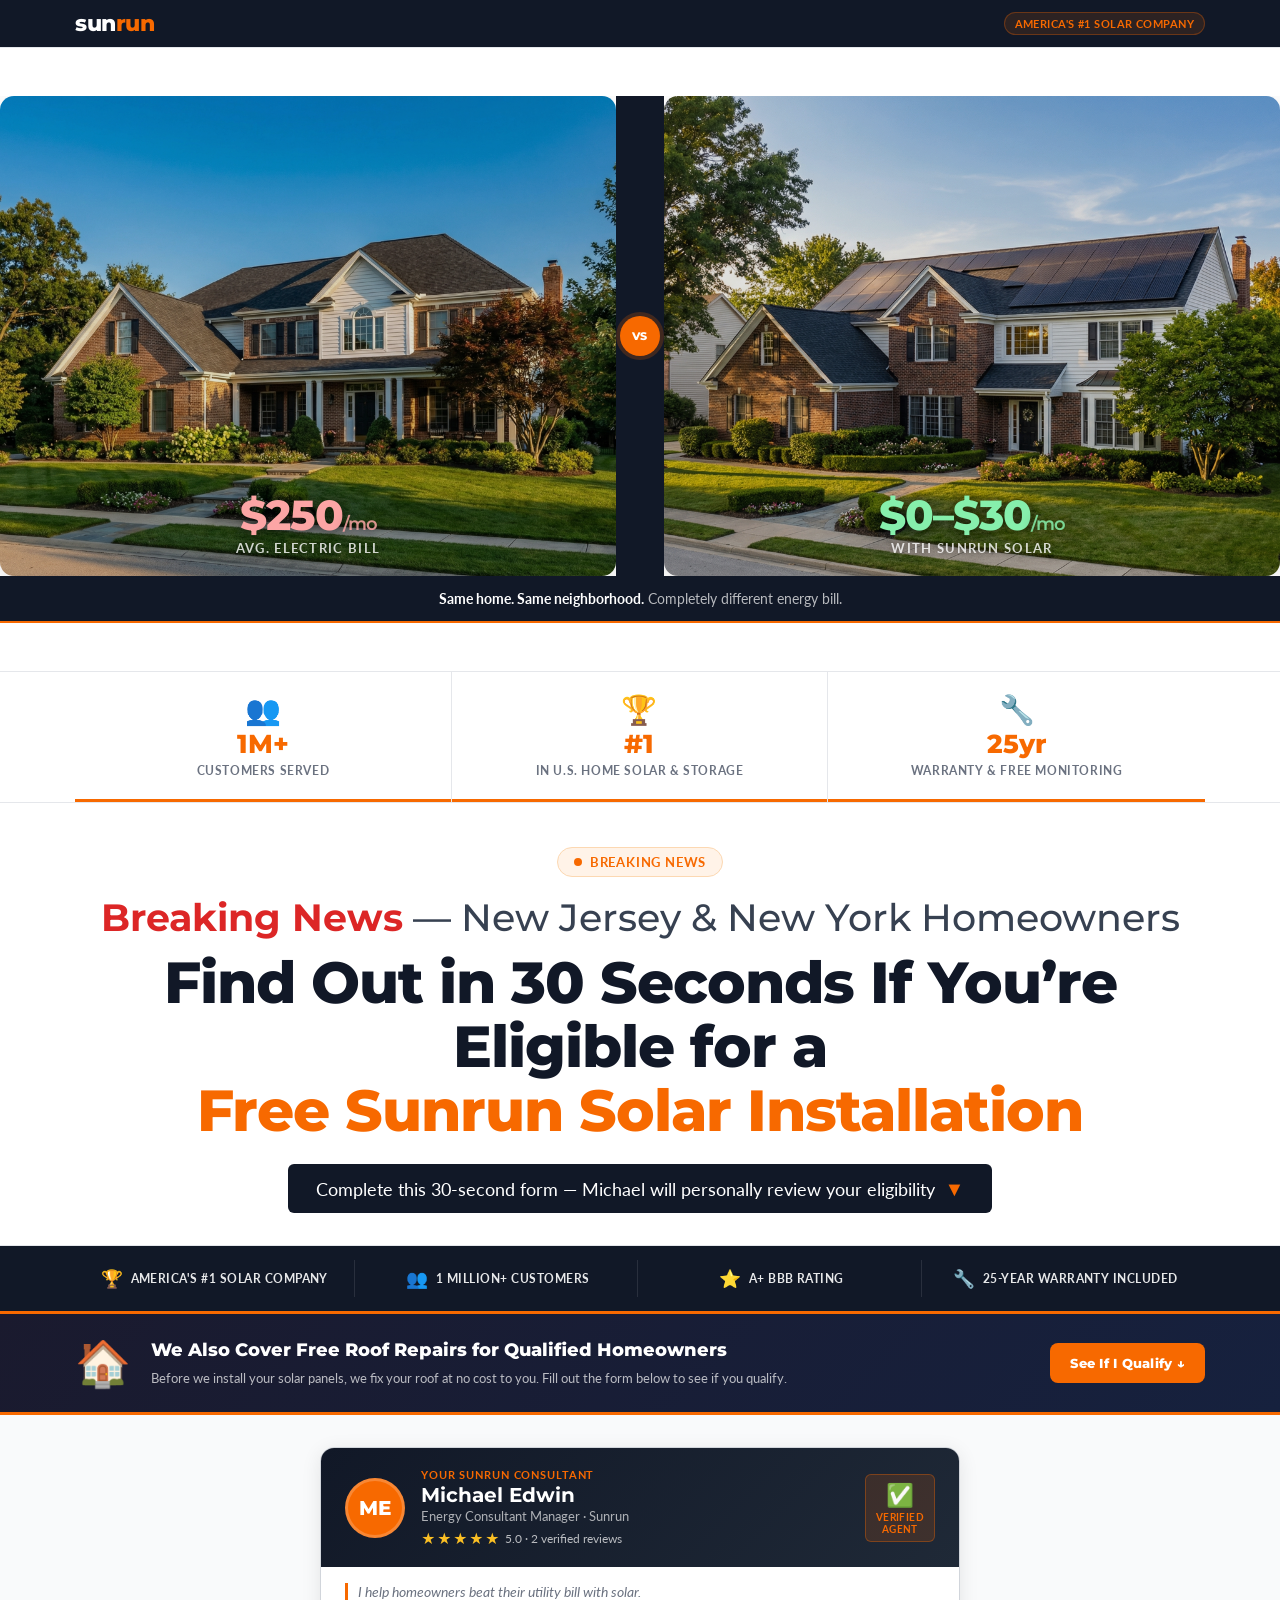
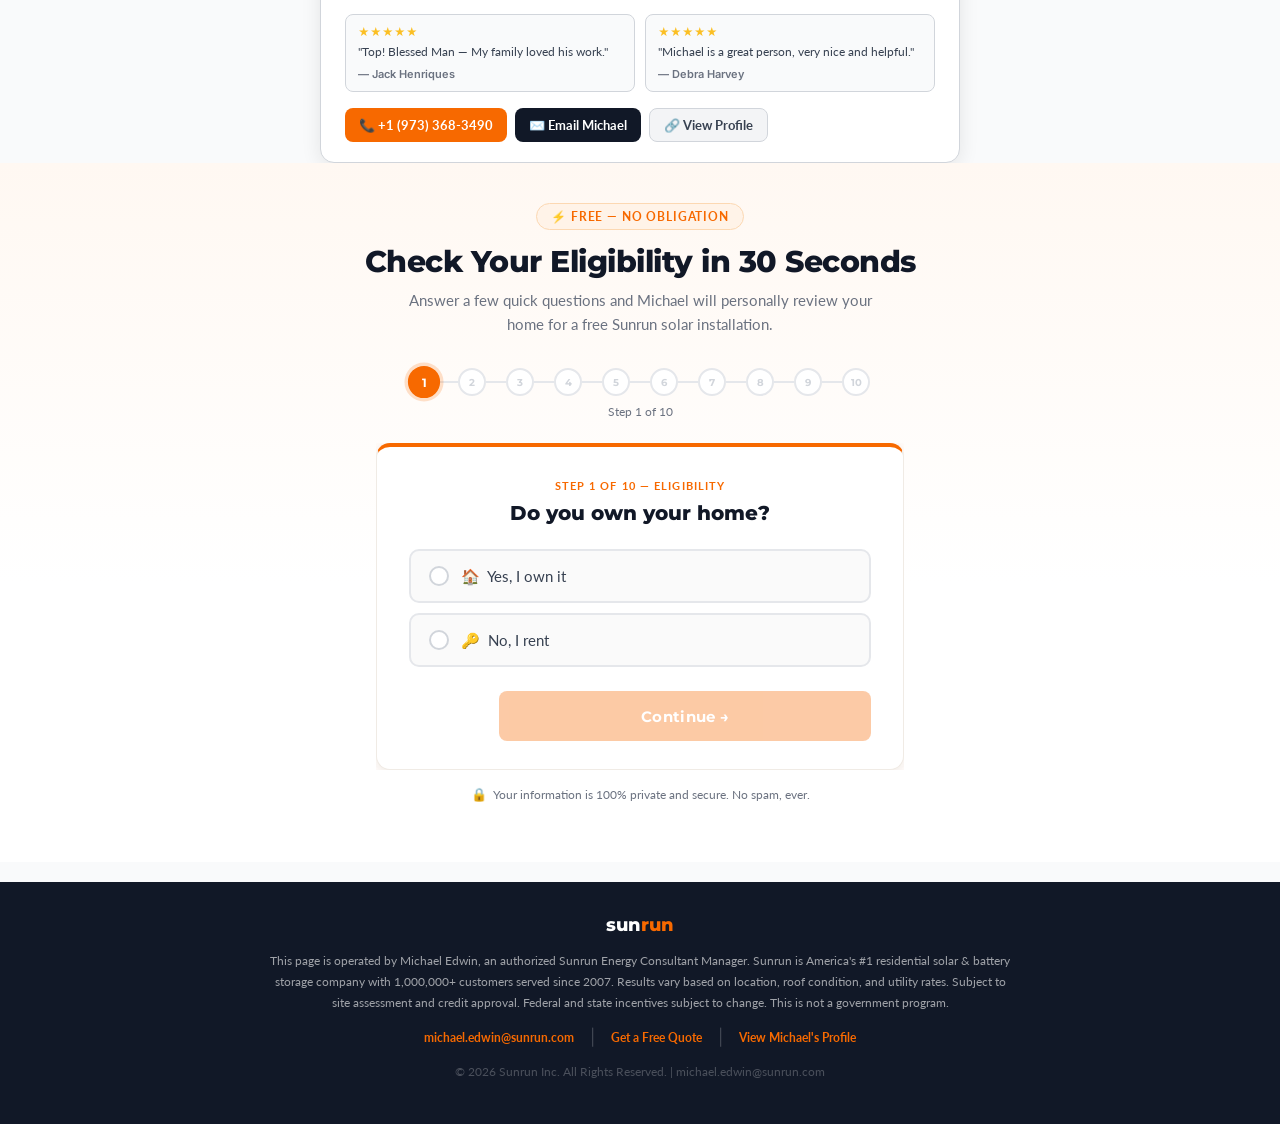
==== commit 9555b341: "Add free roof repair offer banner above agent card Co-Authored-By: Claude Sonnet 4.6 <noreply@anthro" ====
--- a/index.html
+++ b/index.html
@@ -285,6 +285,68 @@
       text-transform: uppercase;
       letter-spacing: 0.04em;
       line-height: 1.3;
+    }
+
+    /* ============================================================
+       ROOF REPAIR OFFER BANNER
+       ============================================================ */
+    .roof-banner {
+      background: linear-gradient(135deg, #1a1a2e 0%, #16213e 100%);
+      border-top: 3px solid var(--orange);
+      border-bottom: 3px solid var(--orange);
+      padding: 22px 0;
+    }
+    .roof-banner__inner {
+      display: flex;
+      align-items: center;
+      gap: 20px;
+    }
+    .roof-banner__icon {
+      font-size: 2.8rem;
+      flex-shrink: 0;
+    }
+    .roof-banner__copy { flex: 1; }
+    .roof-banner__headline {
+      font-family: 'Montserrat', sans-serif;
+      font-size: 18px;
+      font-weight: 800;
+      color: #ffffff;
+      line-height: 1.3;
+      margin-bottom: 5px;
+    }
+    .roof-banner__headline span { color: var(--orange); }
+    .roof-banner__sub {
+      font-family: 'Lato', sans-serif;
+      font-size: 13px;
+      color: rgba(255,255,255,0.7);
+      line-height: 1.55;
+    }
+    .roof-banner__btn {
+      display: inline-flex;
+      align-items: center;
+      gap: 6px;
+      background: var(--orange);
+      color: white;
+      font-family: 'Montserrat', sans-serif;
+      font-size: 13px;
+      font-weight: 800;
+      padding: 12px 20px;
+      border-radius: 8px;
+      text-decoration: none;
+      white-space: nowrap;
+      flex-shrink: 0;
+      transition: background 0.2s, transform 0.15s;
+      letter-spacing: 0.02em;
+    }
+    .roof-banner__btn:hover {
+      background: var(--orange-dark);
+      transform: translateY(-2px);
+    }
+    @media (max-width: 480px) {
+      .roof-banner__inner { flex-direction: column; text-align: center; gap: 14px; }
+      .roof-banner__icon { font-size: 2rem; }
+      .roof-banner__headline { font-size: 15px; }
+      .roof-banner__btn { width: 100%; justify-content: center; }
     }
 
     /* ============================================================
@@ -1312,9 +1374,25 @@
   </div>
 
   <!-- ============================================================
+       ROOF REPAIR OFFER BANNER
+       ============================================================ -->
+  <div class="roof-banner">
+    <div class="container">
+      <div class="roof-banner__inner">
+        <div class="roof-banner__icon">🏠</div>
+        <div class="roof-banner__copy">
+          <p class="roof-banner__headline">We Also Cover Free Roof Repairs for Qualified Homeowners</p>
+          <p class="roof-banner__sub">Before we install your solar panels, we fix your roof at no cost to you. Fill out the form below to see if you qualify.</p>
+        </div>
+        <a href="#form-section" class="roof-banner__btn">See If I Qualify &darr;</a>
+      </div>
+    </div>
+  </div>
+
+  <!-- ============================================================
        AGENT PROFILE CARD
        ============================================================ -->
-  <section class="agent-section">
+  <section class="agent-section" id="form-section">
     <div class="container">
       <div class="agent-card">
         <div class="agent-card__header">
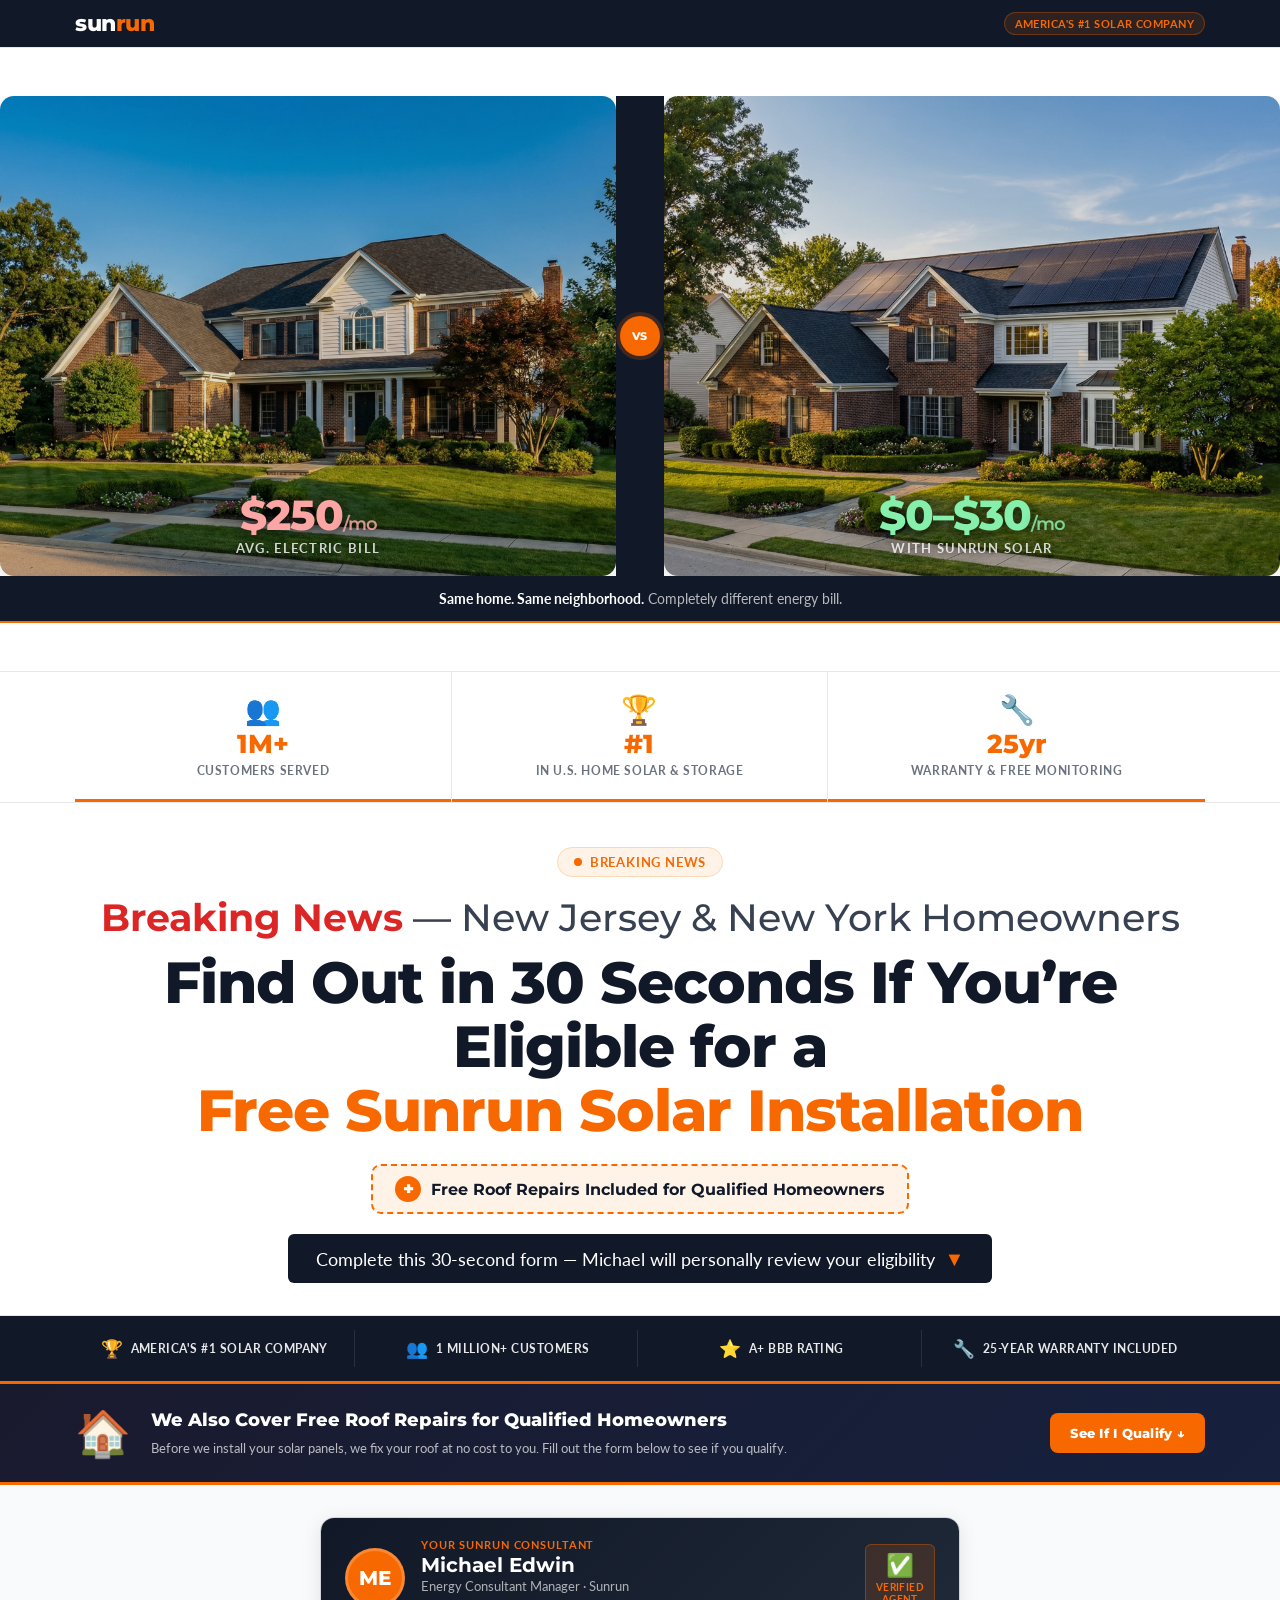
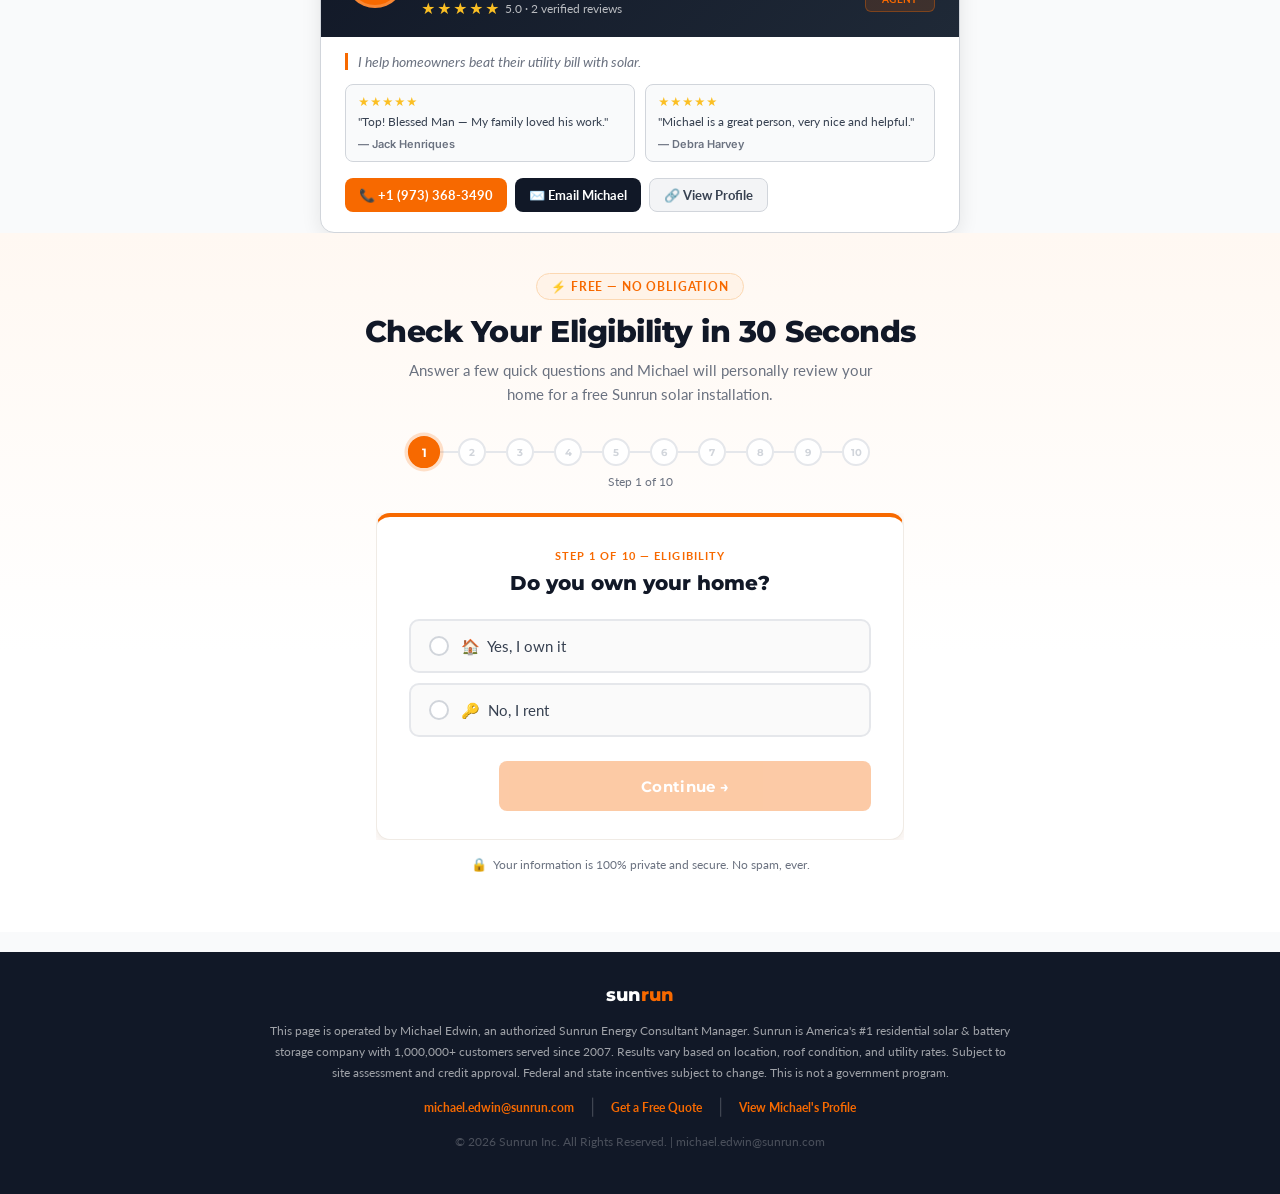
==== commit 4faf5398: "Add free roof repair offer to hero headline Co-Authored-By: Claude Sonnet 4.6 <noreply@anthropic.com" ====
--- a/index.html
+++ b/index.html
@@ -237,6 +237,38 @@
       display: inline-block;
     }
 
+    .hero__bonus-offer {
+      display: inline-flex;
+      align-items: center;
+      gap: 10px;
+      background: #fff3e8;
+      border: 2px dashed var(--orange);
+      border-radius: 10px;
+      padding: 10px 22px;
+      margin-bottom: 20px;
+      font-family: 'Montserrat', sans-serif;
+      font-size: 16px;
+      font-weight: 700;
+      color: var(--text-dark);
+    }
+    .hero__bonus-offer__plus {
+      display: inline-flex;
+      align-items: center;
+      justify-content: center;
+      width: 26px; height: 26px;
+      background: var(--orange);
+      color: white;
+      border-radius: 50%;
+      font-size: 18px;
+      font-weight: 900;
+      flex-shrink: 0;
+      line-height: 1;
+    }
+    @media (max-width: 480px) {
+      .hero__bonus-offer { font-size: 13px; padding: 8px 14px; gap: 8px; }
+      .hero__bonus-offer__plus { width: 22px; height: 22px; font-size: 15px; }
+    }
+
     .hero__cta-strip {
       display: inline-flex;
       align-items: center;
@@ -1342,6 +1374,10 @@
         Find Out in 30 Seconds If You&rsquo;re Eligible for a<br>
         <span class="highlight" id="hero-offer"></span>
       </h1>
+      <div class="hero__bonus-offer">
+        <span class="hero__bonus-offer__plus">+</span>
+        Free Roof Repairs Included for Qualified Homeowners
+      </div>
       <div class="hero__cta-strip">
         <span id="hero-cta-bar"></span>
         <span class="arrow">&#9660;</span>
